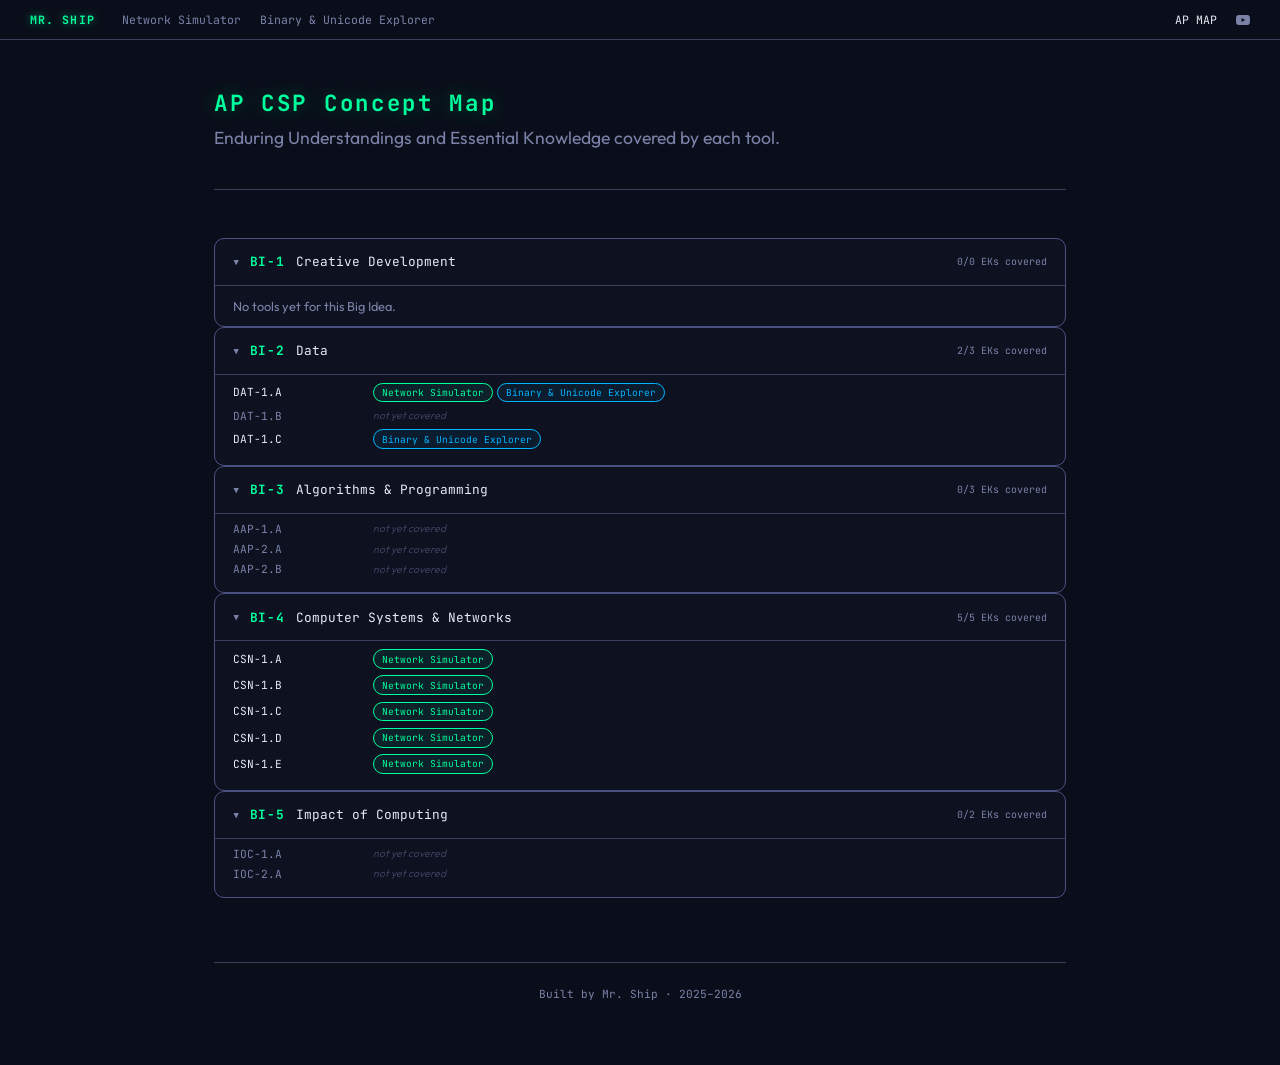
==== ap-map/index.html @ 1e7ba3b7 "feat: add network simulator and ASCII explorer tools - Implemented terminal output panel with loggin" ====
<!DOCTYPE html>
<html lang="en">
<head>
  <meta charset="UTF-8" />
  <meta name="viewport" content="width=device-width, initial-scale=1" />
  <title>AP CSP Concept Map — MR. SHIP</title>
  <link rel="preconnect" href="https://fonts.googleapis.com" />
  <link rel="preconnect" href="https://fonts.gstatic.com" crossorigin />
  <link href="https://fonts.googleapis.com/css2?family=JetBrains+Mono:wght@400;700&family=Outfit:wght@400;600;700&display=swap" rel="stylesheet" />
  <link rel="stylesheet" href="/shared/hub.css" />
</head>
<body>
  <main>
    <header class="hub-header" style="text-align:left;padding-bottom:1rem">
      <h1 style="font-size:1.4rem">AP CSP Concept Map</h1>
      <p class="hub-tagline" style="margin-top:0.25rem">
        Enduring Understandings and Essential Knowledge covered by each tool.
      </p>
    </header>

    <section class="hub-section">
      <div id="ap-map"></div>
    </section>

    <footer class="hub-footer">
      Built by Mr. Ship &middot; 2025–2026
    </footer>
  </main>

  <script type="module">
    import { initNav } from '/shared/nav.js';
    initNav();
  </script>
  <script type="module">
    import { TOOLS, AP_BIG_IDEAS } from '/tools.js';

    // Build EK → [tool ids] lookup
    const ekToTools = {};
    for (const tool of TOOLS) {
      for (const ek of tool.apConcepts) {
        if (!ekToTools[ek]) ekToTools[ek] = [];
        ekToTools[ek].push(tool.id);
      }
    }

    // Tool color map
    const toolColor = {};
    for (const tool of TOOLS) toolColor[tool.id] = tool.color;

    const container = document.getElementById('ap-map');

    for (const bi of AP_BIG_IDEAS) {
      const section = document.createElement('details');
      section.className = 'bi-section';
      section.open = true;

      const covered = bi.eks.filter(ek => ekToTools[ek]?.length);
      const pct = bi.eks.length ? Math.round(covered.length / bi.eks.length * 100) : 0;

      const summary = document.createElement('summary');
      summary.innerHTML = `
        <span class="bi-code">${bi.code}</span>
        <span class="bi-title">${bi.title}</span>
        <span class="bi-coverage">${covered.length}/${bi.eks.length} EKs covered</span>
      `;
      section.appendChild(summary);

      if (!bi.eks.length) {
        const empty = document.createElement('div');
        empty.className = 'bi-empty';
        empty.textContent = 'No tools yet for this Big Idea.';
        section.appendChild(empty);
      } else {
        const list = document.createElement('div');
        list.className = 'ek-list';

        for (const ek of bi.eks) {
          const tools = ekToTools[ek] || [];
          const isCovered = tools.length > 0;

          const row = document.createElement('div');
          row.className = `ek-row${isCovered ? ' ek-row--covered' : ''}`;

          const toolBadges = tools.map(tid => {
            const t = TOOLS.find(x => x.id === tid);
            return `<span class="ek-tool-badge" data-color="${t?.color || ''}">${t?.title || tid}</span>`;
          }).join('');

          row.innerHTML = `
            <span class="ek-code">${ek}</span>
            <span class="ek-tools">${toolBadges || '<span class="ek-uncovered">not yet covered</span>'}</span>
          `;
          list.appendChild(row);
        }
        section.appendChild(list);
      }

      container.appendChild(section);
    }
  </script>
</body>
</html>
---- shared/hub.css ----
/* Hub-only styles: homepage + ap-map. Not loaded by simulator or ascii tool. */

:root {
  --bg:        #0a0e1a;
  --green:     #00ff9d;
  --blue:      #00b4ff;
  --red:       #ff4d6d;
  --text:      #e8eaf6;
  --muted:     #7b82a8;
  --gray-muted:#3a3f5c;
  --font-mono: 'JetBrains Mono', 'Courier New', monospace;
  --font-ui:   'Outfit', system-ui, sans-serif;
  --radius:    6px;
  --radius-lg: 10px;
}

*, *::before, *::after { box-sizing: border-box; }

html, body {
  margin: 0;
  padding: 0;
  background: var(--bg);
  color: var(--text);
  font-family: var(--font-ui);
  overflow: auto;
}

body {
  padding-top: 40px; /* hub nav height */
}

a { color: inherit; }

/* ── Hub wrapper ──────────────────────────────────────────── */

.hub-wrap {
  max-width: 900px;
  margin: 0 auto;
  padding: 3rem 1.5rem 4rem;
}

/* ── Header / Hero ───────────────────────────────────────── */

.hub-header {
  text-align: center;
  padding: 3rem 0 2.5rem;
  border-bottom: 1px solid var(--gray-muted);
  margin-bottom: 3rem;
}

.hub-header h1 {
  font-family: var(--font-mono);
  font-size: clamp(2.2rem, 6vw, 4rem);
  font-weight: 700;
  color: var(--green);
  text-shadow: 0 0 20px #00ff9d55, 0 0 40px #00ff9d22;
  letter-spacing: 0.12em;
  margin: 0 0 0.5rem;
}

.hub-school {
  display: inline-block;
  font-family: var(--font-mono);
  font-size: 0.7rem;
  letter-spacing: 0.2em;
  color: var(--muted);
  border: 1px solid var(--gray-muted);
  border-radius: 999px;
  padding: 0.2rem 0.8rem;
  margin-bottom: 1rem;
  text-transform: uppercase;
}

.hub-tagline {
  font-size: clamp(0.9rem, 2.5vw, 1.1rem);
  color: var(--muted);
  margin: 0.5rem 0 1.5rem;
}

.hub-yt-link {
  font-family: var(--font-mono);
  font-size: 0.75rem;
  color: var(--muted);
  text-decoration: none;
  display: inline-flex;
  align-items: center;
  gap: 0.4rem;
  transition: color 0.15s;
}
.hub-yt-link:hover { color: var(--text); }

/* ── Tool Cards ──────────────────────────────────────────── */

.tools-section h2 {
  font-family: var(--font-mono);
  font-size: 0.7rem;
  letter-spacing: 0.2em;
  color: var(--muted);
  text-transform: uppercase;
  margin: 0 0 1.25rem;
}

.tools-grid {
  display: grid;
  gap: 1rem;
  grid-template-columns: 1fr;
}

@media (min-width: 700px) {
  .tools-grid { grid-template-columns: 1fr 1fr; }
}

.tool-card {
  display: block;
  background: #0d1120;
  border: 1px solid var(--gray-muted);
  border-left: 3px solid var(--card-accent, var(--muted));
  border-radius: var(--radius-lg);
  padding: 1.4rem 1.25rem 1.25rem;
  text-decoration: none;
  color: var(--text);
  transition: box-shadow 0.2s, border-color 0.2s, transform 0.15s;
  cursor: pointer;
}

.tool-card[data-color="green"] { --card-accent: var(--green); }
.tool-card[data-color="blue"]  { --card-accent: var(--blue); }

.tool-card:hover {
  box-shadow: 0 0 20px color-mix(in srgb, var(--card-accent) 25%, transparent);
  transform: translateY(-1px);
}

.tool-card[data-status="coming-soon"] {
  opacity: 0.5;
  cursor: default;
  pointer-events: none;
}

.card-icon {
  font-family: var(--font-mono);
  font-size: 1.4rem;
  color: var(--card-accent, var(--muted));
  margin-bottom: 0.6rem;
  line-height: 1;
}

.card-unit {
  font-family: var(--font-mono);
  font-size: 0.62rem;
  letter-spacing: 0.1em;
  color: var(--muted);
  text-transform: uppercase;
  margin-bottom: 0.4rem;
}

.card-title {
  font-family: var(--font-mono);
  font-size: 1rem;
  font-weight: 700;
  color: var(--text);
  margin: 0 0 0.35rem;
}

.card-tagline {
  font-size: 0.85rem;
  color: var(--card-accent, var(--muted));
  margin: 0 0 0.6rem;
  font-style: italic;
}

.card-desc {
  font-size: 0.82rem;
  color: var(--muted);
  line-height: 1.5;
  margin: 0 0 1rem;
}

.card-concepts {
  display: flex;
  flex-wrap: wrap;
  gap: 0.35rem;
}

/* ── EK / Concept Badges ─────────────────────────────────── */

.ek-badge {
  font-family: var(--font-mono);
  font-size: 0.62rem;
  padding: 0.18rem 0.5rem;
  border-radius: 999px;
  border: 1px solid var(--gray-muted);
  background: #111827;
  color: var(--muted);
  white-space: nowrap;
}

.ek-badge--covered {
  border-color: var(--card-accent, var(--green));
  color: var(--card-accent, var(--green));
  background: color-mix(in srgb, var(--card-accent, var(--green)) 10%, transparent);
  cursor: default;
}

a.ek-badge--covered {
  cursor: pointer;
  text-decoration: none;
}
a.ek-badge--covered:hover {
  background: color-mix(in srgb, var(--card-accent, var(--green)) 20%, transparent);
}

/* ── AP Map Accordion ────────────────────────────────────── */

.page-header {
  padding: 2.5rem 0 1.5rem;
  border-bottom: 1px solid var(--gray-muted);
  margin-bottom: 2rem;
}

.page-header h1 {
  font-family: var(--font-mono);
  font-size: clamp(1.1rem, 3vw, 1.5rem);
  font-weight: 700;
  color: var(--green);
  margin: 0 0 0.4rem;
}

.page-header p {
  font-size: 0.85rem;
  color: var(--muted);
  margin: 0;
}

.ap-accordion { display: flex; flex-direction: column; gap: 0.5rem; }

details.bi-section {
  background: #0d1120;
  border: 1px solid var(--gray-muted);
  border-radius: var(--radius-lg);
  overflow: hidden;
}

details.bi-section[open] {
  border-color: #4a5080;
}

details.bi-section > summary {
  display: flex;
  align-items: center;
  gap: 0.75rem;
  padding: 0.9rem 1.1rem;
  cursor: pointer;
  list-style: none;
  font-family: var(--font-mono);
  font-size: 0.8rem;
  user-select: none;
}

details.bi-section > summary::-webkit-details-marker { display: none; }

details.bi-section > summary::before {
  content: '▶';
  font-size: 0.55rem;
  color: var(--muted);
  transition: transform 0.15s;
  flex-shrink: 0;
}

details.bi-section[open] > summary::before {
  transform: rotate(90deg);
}

.bi-code {
  color: var(--green);
  font-weight: 700;
  letter-spacing: 0.05em;
  flex-shrink: 0;
}

.bi-title {
  color: var(--text);
  flex: 1;
}

.bi-tool-badges {
  display: flex;
  gap: 0.35rem;
  flex-wrap: wrap;
}

.tool-badge {
  font-size: 0.58rem;
  padding: 0.12rem 0.45rem;
  border-radius: 999px;
  border: 1px solid;
  white-space: nowrap;
}

.tool-badge--green {
  color: var(--green);
  border-color: var(--green);
  background: #00ff9d11;
}

.tool-badge--blue {
  color: var(--blue);
  border-color: var(--blue);
  background: #00b4ff11;
}

.bi-eks {
  padding: 0.75rem 1.1rem 1rem;
  display: flex;
  flex-wrap: wrap;
  gap: 0.4rem;
  border-top: 1px solid var(--gray-muted);
}

.no-eks {
  font-size: 0.8rem;
  color: var(--muted);
  margin: 0;
}

/* ── Hub section wrappers ────────────────────────────────── */

main {
  max-width: 900px;
  margin: 0 auto;
  padding: 0 1.5rem 4rem;
}

.hub-section {
  margin-bottom: 3rem;
}

.hub-byline {
  font-family: var(--font-mono);
  font-size: 0.7rem;
  letter-spacing: 0.15em;
  color: var(--muted);
  text-transform: uppercase;
  margin-bottom: 0.75rem;
}

/* Aliases: tool-* → card-* for homepage JS */
.tool-icon   { font-family: var(--font-mono); font-size: 1.4rem; color: var(--card-accent, var(--muted)); margin-bottom: 0.6rem; line-height: 1; }
.tool-unit   { font-family: var(--font-mono); font-size: 0.62rem; letter-spacing: 0.1em; color: var(--muted); text-transform: uppercase; margin-bottom: 0.4rem; }
.tool-title  { font-family: var(--font-mono); font-size: 1rem; font-weight: 700; color: var(--text); margin: 0 0 0.35rem; }
.tool-tagline{ font-size: 0.85rem; color: var(--card-accent, var(--muted)); margin: 0 0 0.6rem; font-style: italic; }
.tool-desc   { font-size: 0.82rem; color: var(--muted); line-height: 1.5; margin: 0 0 1rem; }
.tool-concepts{ display: flex; flex-wrap: wrap; gap: 0.35rem; }

/* ── AP Map EK list ──────────────────────────────────────── */

.bi-coverage {
  font-size: 0.62rem;
  color: var(--muted);
  margin-left: auto;
}

.ek-list {
  padding: 0.5rem 1.1rem 1rem;
  display: flex;
  flex-direction: column;
  gap: 0.4rem;
  border-top: 1px solid var(--gray-muted);
}

.ek-row {
  display: flex;
  align-items: center;
  gap: 0.75rem;
  font-size: 0.78rem;
}

.ek-row .ek-code {
  font-family: var(--font-mono);
  font-size: 0.7rem;
  color: var(--muted);
  min-width: 8rem;
  flex-shrink: 0;
}

.ek-row--covered .ek-code {
  color: var(--text);
}

.ek-tools {
  display: flex;
  flex-wrap: wrap;
  gap: 0.3rem;
}

.ek-tool-badge {
  font-family: var(--font-mono);
  font-size: 0.6rem;
  padding: 0.15rem 0.5rem;
  border-radius: 999px;
  border: 1px solid var(--gray-muted);
  color: var(--muted);
}

.ek-tool-badge[data-color="green"] {
  color: var(--green);
  border-color: var(--green);
  background: #00ff9d11;
}

.ek-tool-badge[data-color="blue"] {
  color: var(--blue);
  border-color: var(--blue);
  background: #00b4ff11;
}

.ek-uncovered {
  font-size: 0.65rem;
  color: var(--gray-muted);
  font-style: italic;
}

.bi-empty {
  padding: 0.75rem 1.1rem;
  font-size: 0.8rem;
  color: var(--muted);
  border-top: 1px solid var(--gray-muted);
}

/* ── Footer ──────────────────────────────────────────────── */

.hub-footer {
  margin-top: 4rem;
  padding-top: 1.5rem;
  border-top: 1px solid var(--gray-muted);
  font-family: var(--font-mono);
  font-size: 0.7rem;
  color: var(--muted);
  text-align: center;
  display: flex;
  gap: 1rem;
  justify-content: center;
  flex-wrap: wrap;
}

.hub-footer a {
  color: var(--muted);
  text-decoration: none;
  transition: color 0.15s;
}
.hub-footer a:hover { color: var(--text); }
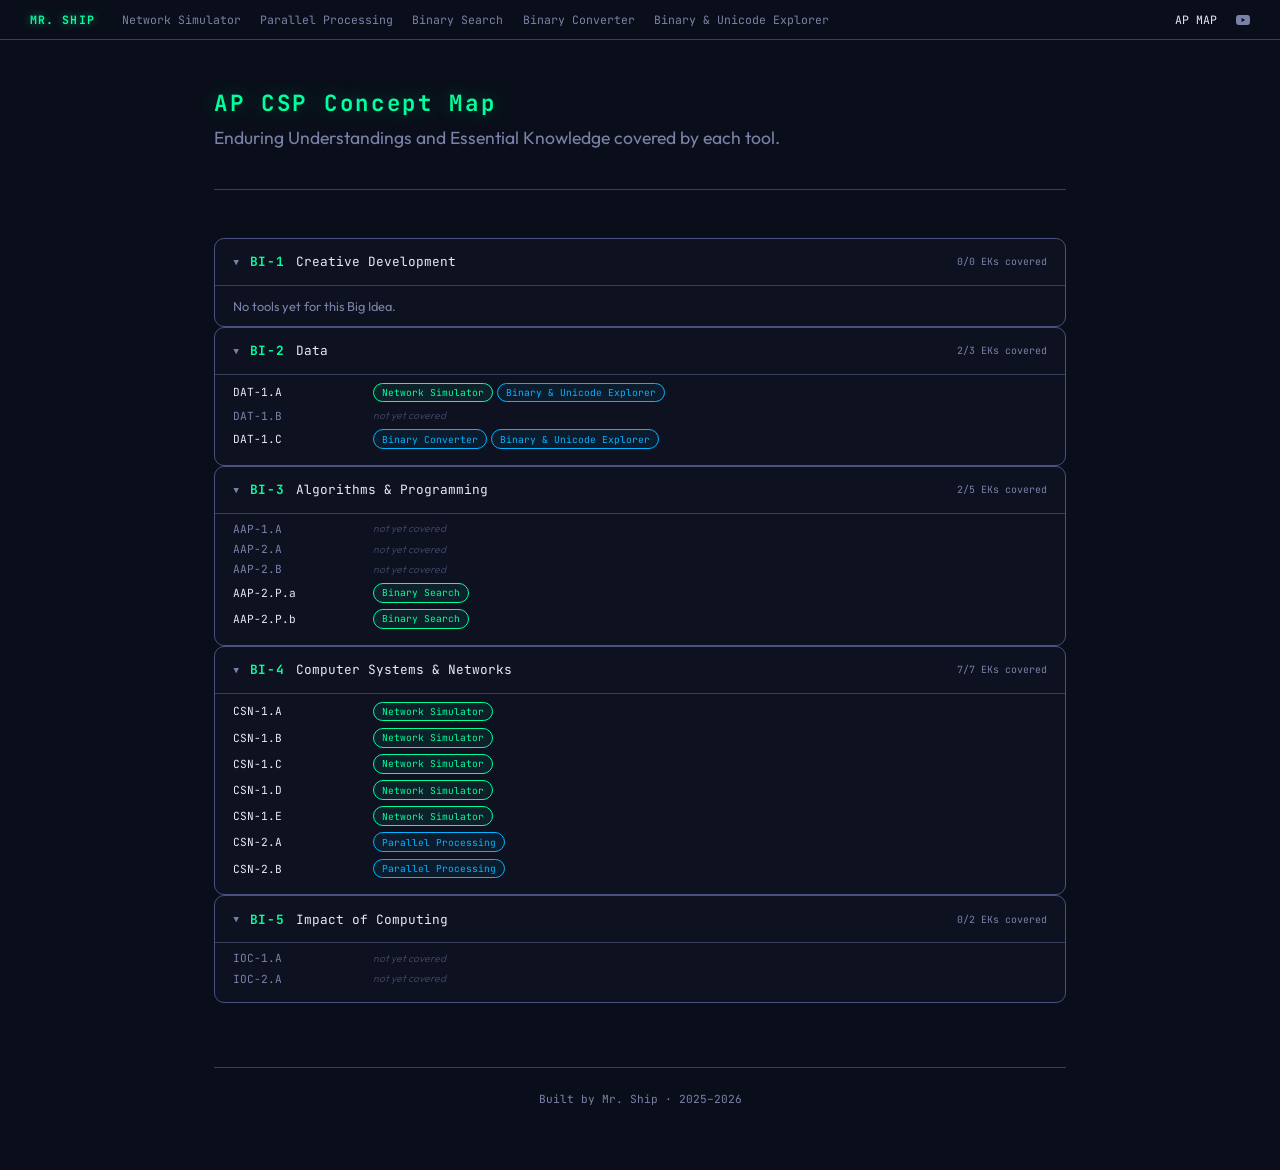
==== commit a69054aa: "feat: add binary search and binary converter tools with descriptions and tags" ====
--- a/ap-map/index.html
+++ b/ap-map/index.html
@@ -4,6 +4,7 @@
   <meta charset="UTF-8" />
   <meta name="viewport" content="width=device-width, initial-scale=1" />
   <title>AP CSP Concept Map — MR. SHIP</title>
+  <link rel="icon" type="image/x-icon" href="/ascii/favicon.ico">
   <link rel="preconnect" href="https://fonts.googleapis.com" />
   <link rel="preconnect" href="https://fonts.gstatic.com" crossorigin />
   <link href="https://fonts.googleapis.com/css2?family=JetBrains+Mono:wght@400;700&family=Outfit:wght@400;600;700&display=swap" rel="stylesheet" />
